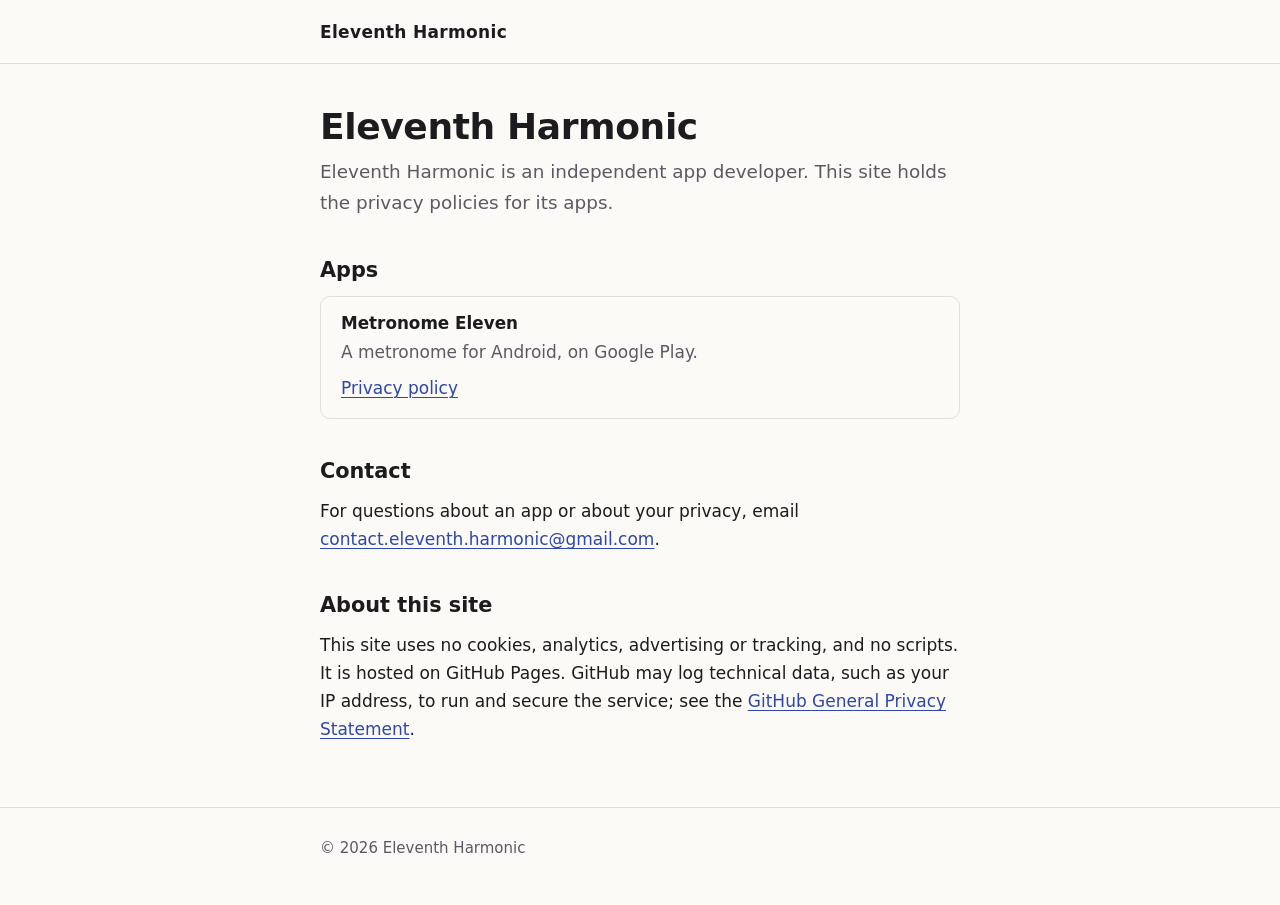
==== index.html @ 42058817 "Privacy policy site with Metronome Eleven policy Co-Authored-By: Claude Opus 5.5 <noreply@anthropic." ====
<!doctype html>
<html lang="en">
<head>
  <meta charset="utf-8">
  <meta name="viewport" content="width=device-width, initial-scale=1">
  <meta name="color-scheme" content="light dark">
  <title>Eleventh Harmonic</title>
  <meta name="description" content="Eleventh Harmonic: privacy policies for its apps.">
  <link rel="canonical" href="https://eleventh-harmonic.github.io/">
  <link rel="icon" href="assets/favicon.svg" type="image/svg+xml">
  <link rel="stylesheet" href="assets/style.css">
</head>
<body>
  <a class="skip-link" href="#main">Skip to content</a>

  <header class="site-header">
    <div class="wrap">
      <a class="brand" href="./">Eleventh Harmonic</a>
    </div>
  </header>

  <main id="main" class="wrap">
    <h1>Eleventh Harmonic</h1>
    <p class="lead">Eleventh Harmonic is an independent app developer. This site holds the privacy policies for its apps.</p>

    <h2 id="apps">Apps</h2>
    <ul class="apps">
      <li class="app">
        <h3>Metronome Eleven</h3>
        <p>A metronome for Android, on Google Play.</p>
        <p><a href="metronome/privacy/">Privacy policy</a></p>
      </li>
    </ul>

    <h2 id="contact">Contact</h2>
    <p>For questions about an app or about your privacy, email <a href="mailto:contact.eleventh.harmonic@gmail.com">contact.eleventh.harmonic@gmail.com</a>.</p>

    <h2 id="this-site">About this site</h2>
    <p>This site uses no cookies, analytics, advertising or tracking, and no scripts. It is hosted on GitHub Pages. GitHub may log technical data, such as your IP address, to run and secure the service; see the <a href="https://docs.github.com/en/site-policy/privacy-policies/github-general-privacy-statement">GitHub General Privacy Statement</a>.</p>
  </main>

  <footer class="site-footer">
    <div class="wrap">
      <p>© 2026 Eleventh Harmonic</p>
    </div>
  </footer>
</body>
</html>
---- assets/style.css ----
/* Eleventh Harmonic legal pages. Plain CSS: no web fonts, no scripts. */

:root {
  color-scheme: light dark;
  --bg: #fbfaf7;
  --fg: #1c1c1f;
  --muted: #5b5a63;
  --accent: #2f47a8;
  --accent-hover: #1f3285;
  --border: #e2dfd8;
  --surface: #f2efe9;
  --focus: #2f47a8;
}

@media (prefers-color-scheme: dark) {
  :root {
    --bg: #131316;
    --fg: #e9e7e3;
    --muted: #a6a4ad;
    --accent: #9fb2ff;
    --accent-hover: #c3cfff;
    --border: #2d2d33;
    --surface: #1c1c21;
    --focus: #9fb2ff;
  }
}

*,
*::before,
*::after {
  box-sizing: border-box;
}

html {
  -webkit-text-size-adjust: 100%;
  text-size-adjust: 100%;
}

body {
  margin: 0;
  background: var(--bg);
  color: var(--fg);
  font-family: system-ui, -apple-system, "Segoe UI", Roboto, "Helvetica Neue",
    Arial, sans-serif;
  font-size: 1.0625rem;
  line-height: 1.65;
  overflow-wrap: break-word;
}

.skip-link {
  position: absolute;
  left: 1rem;
  top: -3rem;
  padding: 0.5rem 0.75rem;
  background: var(--fg);
  color: var(--bg);
  border-radius: 6px;
  z-index: 1;
}

.skip-link:focus {
  top: 1rem;
}

.wrap {
  max-width: 42rem;
  margin: 0 auto;
  padding-left: 1rem;
  padding-right: 1rem;
}

/* Header and footer */

.site-header {
  border-bottom: 1px solid var(--border);
}

.site-header .wrap {
  padding-top: 1.1rem;
  padding-bottom: 1.1rem;
}

.brand {
  color: var(--fg);
  font-weight: 600;
  letter-spacing: 0.02em;
  text-decoration: none;
}

.brand:hover {
  color: var(--accent);
}

main {
  padding-top: 2.5rem;
  padding-bottom: 3rem;
}

.site-footer {
  border-top: 1px solid var(--border);
  color: var(--muted);
  font-size: 0.9375rem;
}

.site-footer .wrap {
  padding-top: 1.5rem;
  padding-bottom: 2.5rem;
}

.site-footer p {
  margin: 0.25rem 0;
}

/* Text */

h1,
h2,
h3 {
  line-height: 1.25;
  font-weight: 650;
}

h1 {
  font-size: clamp(1.75rem, 1.4rem + 1.6vw, 2.25rem);
  margin: 0 0 0.5rem;
  letter-spacing: -0.01em;
}

h2 {
  font-size: 1.3rem;
  margin: 2.5rem 0 0.75rem;
  scroll-margin-top: 1rem;
}

h3 {
  font-size: 1.05rem;
  margin: 1.5rem 0 0.5rem;
}

p,
ul,
ol {
  margin: 0 0 1rem;
}

ul,
ol {
  padding-left: 1.4rem;
}

li + li {
  margin-top: 0.35rem;
}

a {
  color: var(--accent);
  text-decoration-thickness: 1px;
  text-underline-offset: 0.18em;
}

a:hover {
  color: var(--accent-hover);
}

a:focus-visible {
  outline: 2px solid var(--focus);
  outline-offset: 2px;
  border-radius: 2px;
}

code {
  font-family: ui-monospace, SFMono-Regular, Menlo, Consolas, monospace;
  font-size: 0.9em;
  background: var(--surface);
  padding: 0.1em 0.35em;
  border-radius: 4px;
}

.lead {
  font-size: 1.15rem;
  color: var(--muted);
  margin-bottom: 2rem;
}

.meta {
  color: var(--muted);
  font-size: 0.9375rem;
  margin-bottom: 2rem;
}

/* Boxes */

.summary {
  background: var(--surface);
  border: 1px solid var(--border);
  border-radius: 10px;
  padding: 1.1rem 1.25rem 0.25rem;
  margin: 0 0 2rem;
}

.summary h2 {
  margin-top: 0;
  font-size: 1.05rem;
}

.toc {
  border-left: 3px solid var(--border);
  padding-left: 1rem;
  margin: 0 0 2rem;
}

.toc h2 {
  margin-top: 0;
  font-size: 1.05rem;
}

.toc ol {
  margin-bottom: 0;
}

.toc li + li {
  margin-top: 0.15rem;
}

.facts {
  display: grid;
  grid-template-columns: max-content 1fr;
  gap: 0.35rem 1.25rem;
  margin: 0 0 1rem;
}

.facts dt {
  color: var(--muted);
}

.facts dd {
  margin: 0;
}

@media (max-width: 30rem) {
  .facts {
    grid-template-columns: 1fr;
    gap: 0;
  }

  .facts dd {
    margin-bottom: 0.6rem;
  }
}

/* App list on the home page */

.apps {
  list-style: none;
  padding: 0;
  margin: 0 0 2rem;
}

.app {
  border: 1px solid var(--border);
  border-radius: 10px;
  padding: 1rem 1.25rem;
}

.app + .app {
  margin-top: 0.75rem;
}

.app h3 {
  margin: 0 0 0.25rem;
}

.app p {
  margin: 0 0 0.5rem;
  color: var(--muted);
}

.app p:last-child {
  margin-bottom: 0;
}

@media print {
  .skip-link,
  .toc {
    display: none;
  }

  body {
    background: #fff;
    color: #000;
  }

  a {
    color: #000;
  }
}
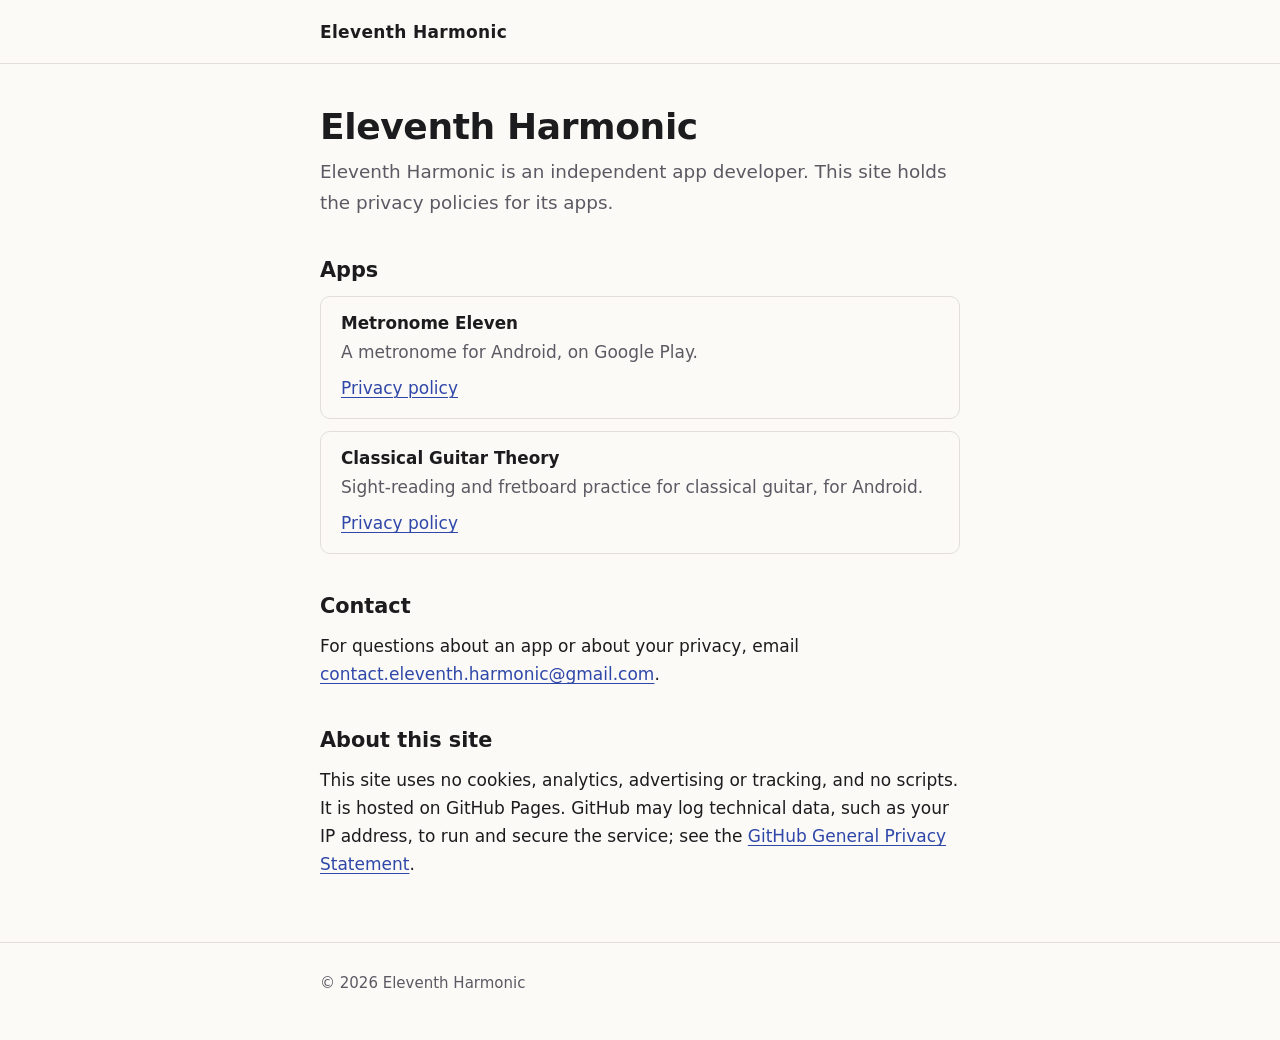
==== commit ba1bc0c9: "Privacy policy: Classical Guitar Theory Co-Authored-By: Claude Opus 5.5 <noreply@anthropic.com>" ====
--- a/index.html
+++ b/index.html
@@ -30,6 +30,11 @@
         <p>A metronome for Android, on Google Play.</p>
         <p><a href="metronome/privacy/">Privacy policy</a></p>
       </li>
+      <li class="app">
+        <h3>Classical Guitar Theory</h3>
+        <p>Sight-reading and fretboard practice for classical guitar, for Android.</p>
+        <p><a href="classical-guitar-theory/privacy/">Privacy policy</a></p>
+      </li>
     </ul>
 
     <h2 id="contact">Contact</h2>
